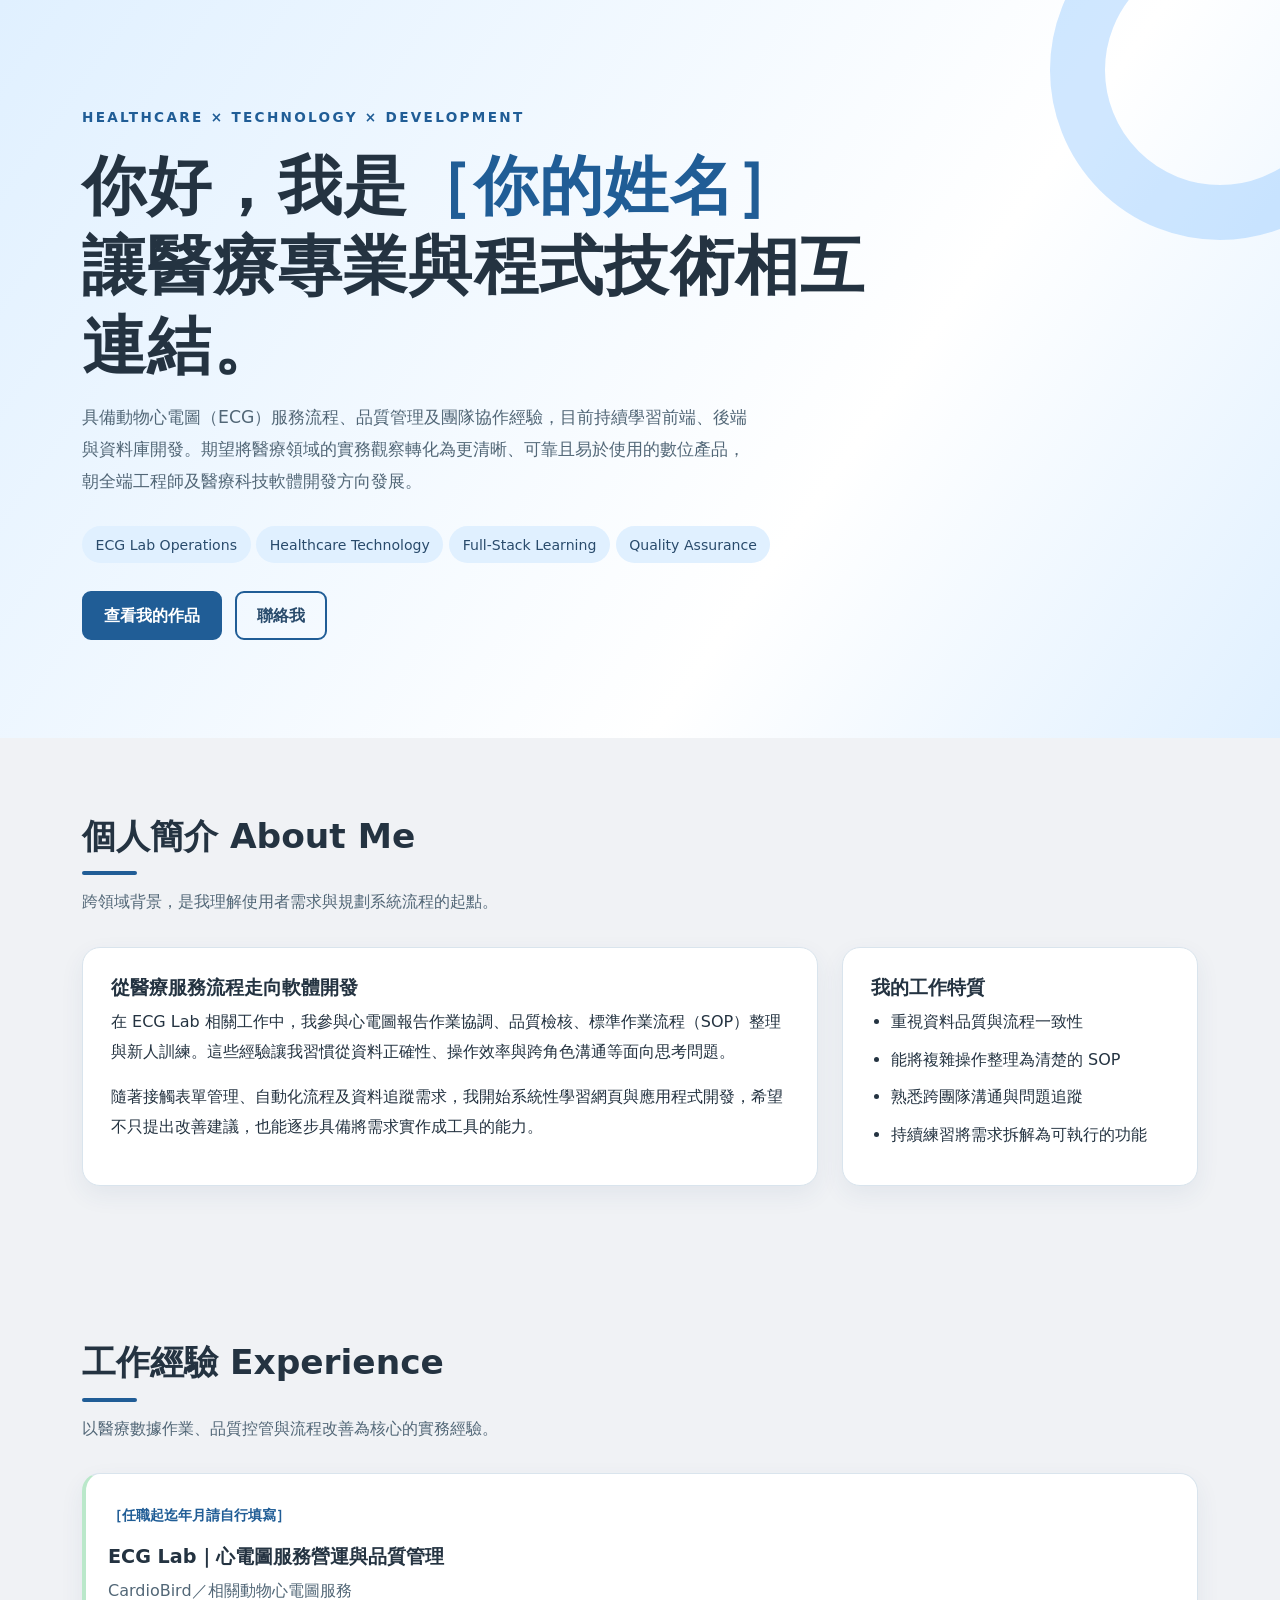
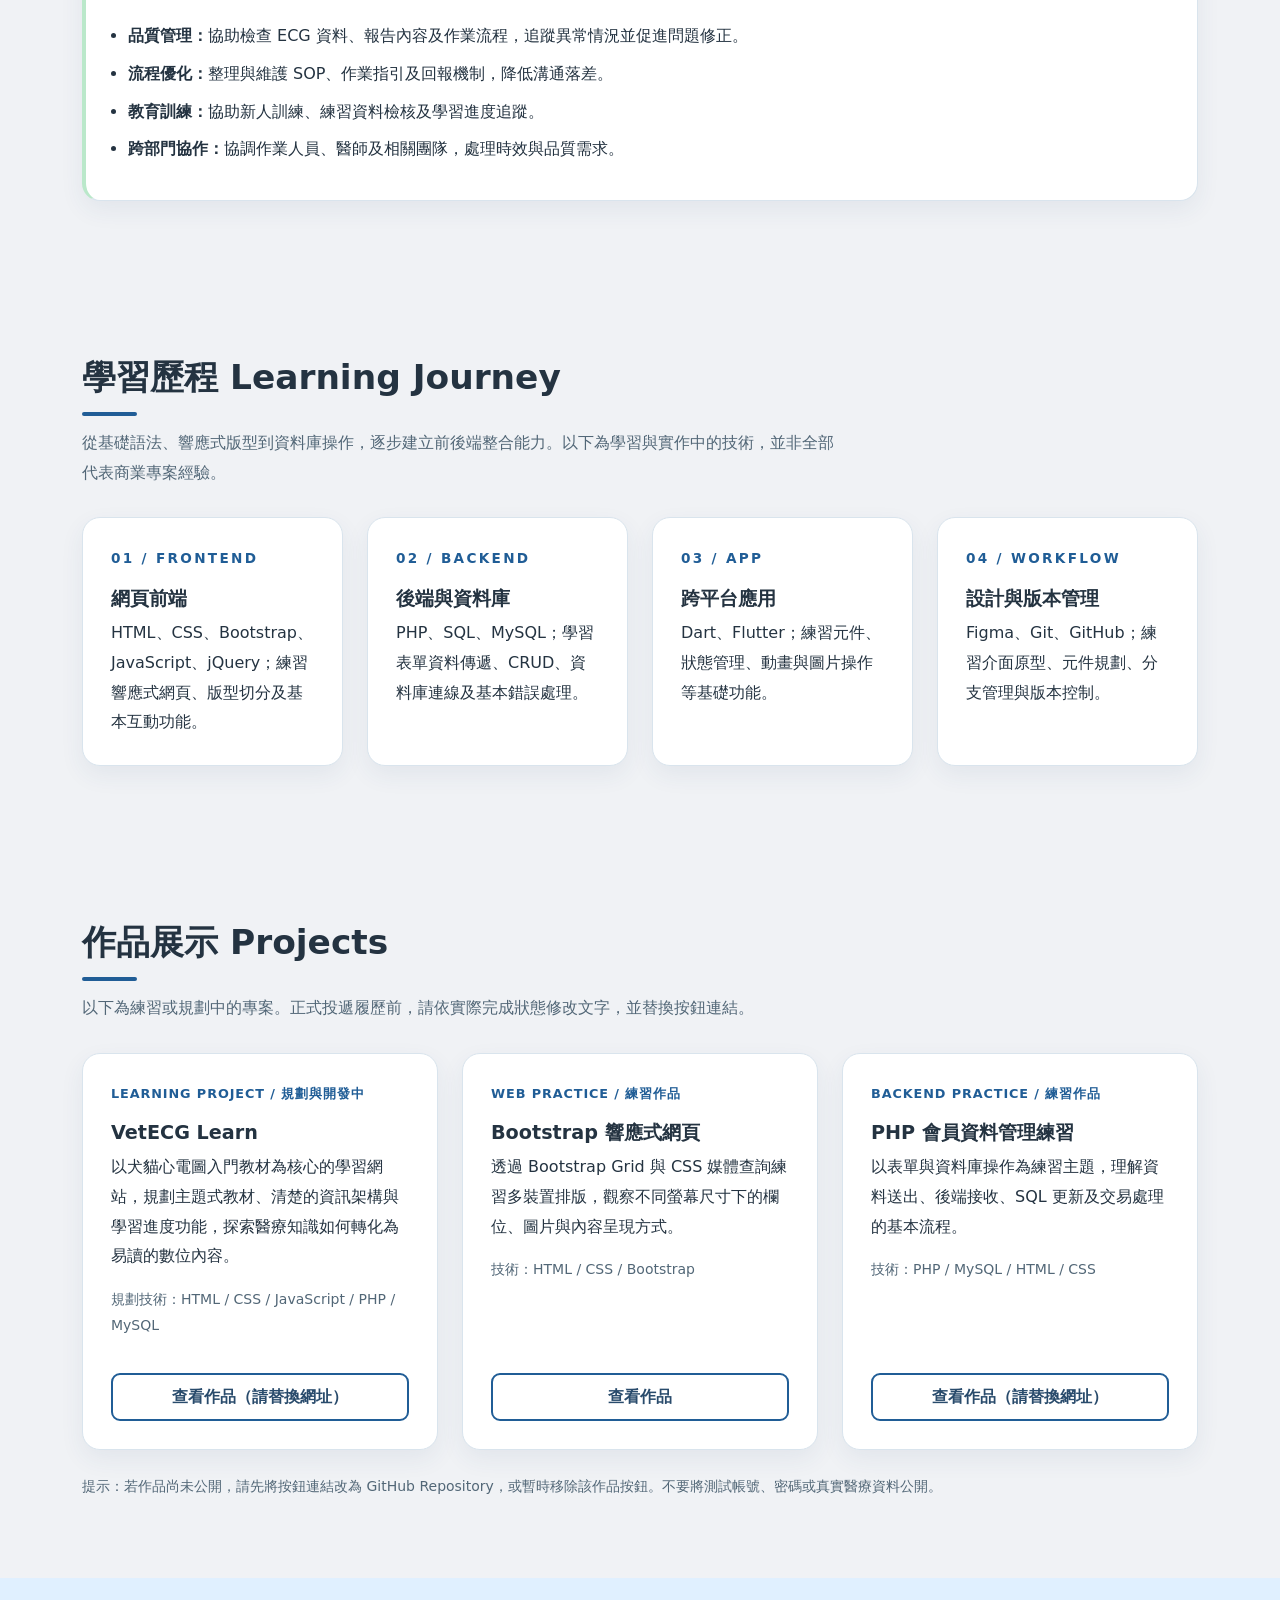
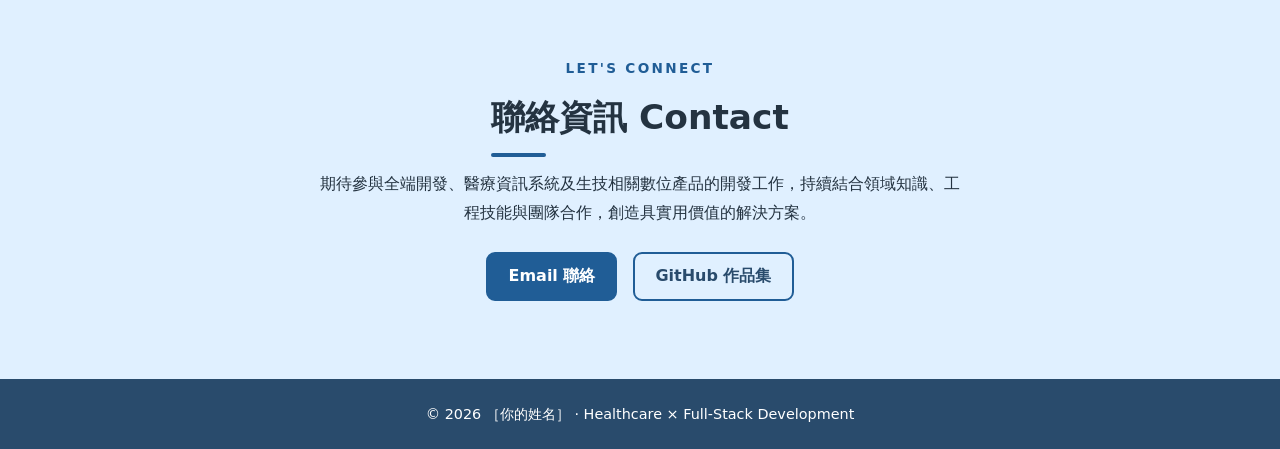
==== index.html @ 2dc86973 "20261030-添加index" ====
<!doctype html>
<html lang="zh-Hant">
<head>
  <meta charset="UTF-8">
  <meta name="viewport" content="width=device-width, initial-scale=1">
  <meta name="description" content="醫療科技與全端開發個人履歷，介紹 ECG Lab 工作經驗、程式學習歷程與專案作品。">
  <title>個人履歷｜醫療科技 × 全端開發</title>
  <link href="https://cdn.jsdelivr.net/npm/bootstrap@5.3.3/dist/css/bootstrap.min.css" rel="stylesheet">
  <style>
    :root{--primary:#205D96;--primary-dark:#294B6C;--navigation:#294B6C;--hero:#E0F0FF;--accent-blue:#72B7FF;--accent-green:#BAE8CA;--ink:#243341;--bg:#F0F2F5;--surface:#FFFFFF;--warm:#FFEBC9;--muted:#526777;--line:#D9E4ED;--mint:var(--accent-green)}
    *{box-sizing:border-box}html{scroll-behavior:smooth}body{font-family:system-ui,-apple-system,"Microsoft JhengHei","Noto Sans TC",sans-serif;background:var(--bg);color:var(--ink);line-height:1.85}
    .hero{background:linear-gradient(125deg,#E0F0FF 0%,#FFFFFF 65%,#E0F0FF 100%);padding:105px 0 90px;position:relative;overflow:hidden}
    .hero:after{content:"";position:absolute;width:340px;height:340px;border:55px solid #72B7FF55;border-radius:50%;right:-110px;top:-100px;pointer-events:none}
    .eyebrow{color:var(--primary);font-size:.85rem;font-weight:750;letter-spacing:.17em;text-transform:uppercase}.hero h1{font-weight:800;letter-spacing:.02em;font-size:clamp(2.2rem,5vw,4rem);line-height:1.25}.lead-text{font-size:1.08rem;color:#526777;max-width:670px}
    .tag{display:inline-block;padding:.35rem .85rem;border-radius:30px;background:#E0F0FF;color:var(--primary-dark);font-size:.88rem;margin:.25rem .35rem .25rem 0}
    .btn-med{background:var(--primary);border:2px solid var(--primary);color:white;border-radius:9px;padding:.65rem 1.25rem;font-weight:650}.btn-med:hover,.btn-med:focus{background:var(--primary-dark);border-color:var(--primary-dark);color:white}
    .btn-outline-med{background:transparent;border:2px solid var(--primary);color:var(--primary-dark);border-radius:9px;padding:.65rem 1.25rem;font-weight:650}.btn-outline-med:hover,.btn-outline-med:focus{background:var(--primary);color:#fff}
    section.content-section{padding:78px 0}.section-title{font-size:clamp(1.7rem,3vw,2.15rem);font-weight:800;margin-bottom:12px}.section-title:after{content:"";display:block;width:55px;height:4px;background:var(--primary);border-radius:4px;margin-top:14px}.section-intro{color:var(--muted);max-width:760px;margin-bottom:30px}
    .card-soft{background:var(--surface);border:1px solid var(--line);border-radius:18px;padding:28px;height:100%;box-shadow:0 9px 25px #294B6C12}.card-soft h3{font-size:1.2rem;font-weight:750}.card-soft p:last-child{margin-bottom:0}.card-soft ul{padding-left:1.25rem;margin-bottom:0}.card-soft li{margin-bottom:.5rem}.muted{color:var(--muted)}
    .experience{border-left:4px solid var(--accent-green);padding-left:22px}.period{color:var(--primary);font-weight:700;font-size:.9rem}.number{font-size:2rem;font-weight:800;color:var(--primary)}
    .project-label{font-size:.8rem;letter-spacing:.07em;color:var(--primary);font-weight:750}.project-card{display:flex;flex-direction:column}.project-card .project-action{margin-top:auto;padding-top:18px}.project-card .btn{width:100%}
    .contact{background:#E0F0FF}.footer{background:#294B6C;color:#FFFFFF;padding:22px 0;font-size:.9rem}a{color:var(--primary-dark)}a:focus-visible{outline:3px solid #72B7FF;outline-offset:3px}
    @media(max-width:767.98px){.hero{padding:72px 0 60px}section.content-section{padding:55px 0}.card-soft{padding:23px}}
  </style>
</head>
<body>
  <!-- Figma 色票已同步至 :root，可直接修改 CSS 變數 -->
  <!-- 1. 個人簡介：請自行修改姓名、聯絡方式及自我介紹 -->
  <header class="hero">
    <div class="container position-relative" style="z-index:1">
      <div class="row align-items-center g-4">
        <div class="col-lg-9">
          <p class="eyebrow mb-3">Healthcare × Technology × Development</p>
          <h1 class="mb-3">你好，我是<span style="color:var(--primary)">［你的姓名］</span><br>讓醫療專業與程式技術相互連結。</h1>
          <p class="lead-text mb-4">具備動物心電圖（ECG）服務流程、品質管理及團隊協作經驗，目前持續學習前端、後端與資料庫開發。期望將醫療領域的實務觀察轉化為更清晰、可靠且易於使用的數位產品，朝全端工程師及醫療科技軟體開發方向發展。</p>
          <div class="mb-4"><span class="tag">ECG Lab Operations</span><span class="tag">Healthcare Technology</span><span class="tag">Full-Stack Learning</span><span class="tag">Quality Assurance</span></div>
          <a class="btn btn-med me-2 mb-2" href="#projects">查看我的作品</a>
          <a class="btn btn-outline-med mb-2" href="mailto:yourname@example.com">聯絡我</a>
        </div>
      </div>
    </div>
  </header>
  <main>
    <section class="content-section" id="about"><div class="container">
      <h2 class="section-title">個人簡介 About Me</h2>
      <p class="section-intro">跨領域背景，是我理解使用者需求與規劃系統流程的起點。</p>
      <div class="row g-4">
        <div class="col-lg-8"><div class="card-soft"><h3>從醫療服務流程走向軟體開發</h3><p>在 ECG Lab 相關工作中，我參與心電圖報告作業協調、品質檢核、標準作業流程（SOP）整理與新人訓練。這些經驗讓我習慣從資料正確性、操作效率與跨角色溝通等面向思考問題。</p><p>隨著接觸表單管理、自動化流程及資料追蹤需求，我開始系統性學習網頁與應用程式開發，希望不只提出改善建議，也能逐步具備將需求實作成工具的能力。</p></div></div>
        <div class="col-lg-4"><div class="card-soft"><h3>我的工作特質</h3><ul><li>重視資料品質與流程一致性</li><li>能將複雜操作整理為清楚的 SOP</li><li>熟悉跨團隊溝通與問題追蹤</li><li>持續練習將需求拆解為可執行的功能</li></ul></div></div>
      </div>
    </div></section>
    <section class="content-section" id="experience" style="background:#F0F2F5"><div class="container">
      <h2 class="section-title">工作經驗 Experience</h2><p class="section-intro">以醫療數據作業、品質控管與流程改善為核心的實務經驗。</p>
      <div class="card-soft experience"><p class="period">［任職起迄年月請自行填寫］</p><h3>ECG Lab｜心電圖服務營運與品質管理</h3><p class="muted">CardioBird／相關動物心電圖服務</p><ul><li><strong>品質管理：</strong>協助檢查 ECG 資料、報告內容及作業流程，追蹤異常情況並促進問題修正。</li><li><strong>流程優化：</strong>整理與維護 SOP、作業指引及回報機制，降低溝通落差。</li><li><strong>教育訓練：</strong>協助新人訓練、練習資料檢核及學習進度追蹤。</li><li><strong>跨部門協作：</strong>協調作業人員、醫師及相關團隊，處理時效與品質需求。</li></ul></div>
    </div></section>
    <section class="content-section" id="learning"><div class="container">
      <h2 class="section-title">學習歷程 Learning Journey</h2><p class="section-intro">從基礎語法、響應式版型到資料庫操作，逐步建立前後端整合能力。以下為學習與實作中的技術，並非全部代表商業專案經驗。</p>
      <div class="row g-4">
        <div class="col-md-6 col-xl-3"><div class="card-soft"><p class="eyebrow">01 / Frontend</p><h3>網頁前端</h3><p>HTML、CSS、Bootstrap、JavaScript、jQuery；練習響應式網頁、版型切分及基本互動功能。</p></div></div>
        <div class="col-md-6 col-xl-3"><div class="card-soft"><p class="eyebrow">02 / Backend</p><h3>後端與資料庫</h3><p>PHP、SQL、MySQL；學習表單資料傳遞、CRUD、資料庫連線及基本錯誤處理。</p></div></div>
        <div class="col-md-6 col-xl-3"><div class="card-soft"><p class="eyebrow">03 / App</p><h3>跨平台應用</h3><p>Dart、Flutter；練習元件、狀態管理、動畫與圖片操作等基礎功能。</p></div></div>
        <div class="col-md-6 col-xl-3"><div class="card-soft"><p class="eyebrow">04 / Workflow</p><h3>設計與版本管理</h3><p>Figma、Git、GitHub；練習介面原型、元件規劃、分支管理與版本控制。</p></div></div>
      </div>
    </div></section>
    <section class="content-section" id="projects" style="background:#F0F2F5"><div class="container">
      <h2 class="section-title">作品展示 Projects</h2><p class="section-intro">以下為練習或規劃中的專案。正式投遞履歷前，請依實際完成狀態修改文字，並替換按鈕連結。</p>
      <div class="row g-4">
        <div class="col-md-6 col-xl-4"><article class="card-soft project-card"><p class="project-label">LEARNING PROJECT / 規劃與開發中</p><h3>VetECG Learn</h3><p>以犬貓心電圖入門教材為核心的學習網站，規劃主題式教材、清楚的資訊架構與學習進度功能，探索醫療知識如何轉化為易讀的數位內容。</p><p class="muted small">規劃技術：HTML / CSS / JavaScript / PHP / MySQL</p><div class="project-action"><a class="btn btn-outline-med" href="https://example.com/vetecg-learn" target="_blank" rel="noopener noreferrer">查看作品（請替換網址）</a></div></article></div>
        <div class="col-md-6 col-xl-4"><article class="card-soft project-card"><p class="project-label">WEB PRACTICE / 練習作品</p><h3>Bootstrap 響應式網頁</h3><p>透過 Bootstrap Grid 與 CSS 媒體查詢練習多裝置排版，觀察不同螢幕尺寸下的欄位、圖片與內容呈現方式。</p><p class="muted small">技術：HTML / CSS / Bootstrap</p><div class="project-action"><a class="btn btn-outline-med" href="1030AI01.html" target="_blank" rel="noopener noreferrer">查看作品</a></div></article></div>
        <div class="col-md-6 col-xl-4"><article class="card-soft project-card"><p class="project-label">BACKEND PRACTICE / 練習作品</p><h3>PHP 會員資料管理練習</h3><p>以表單與資料庫操作為練習主題，理解資料送出、後端接收、SQL 更新及交易處理的基本流程。</p><p class="muted small">技術：PHP / MySQL / HTML / CSS</p><div class="project-action"><a class="btn btn-outline-med" href="https://example.com/php-demo" target="_blank" rel="noopener noreferrer">查看作品（請替換網址）</a></div></article></div>
      </div>
      <p class="small muted mt-4 mb-0">提示：若作品尚未公開，請先將按鈕連結改為 GitHub Repository，或暫時移除該作品按鈕。不要將測試帳號、密碼或真實醫療資料公開。</p>
    </div></section>
    <section class="content-section contact" id="contact"><div class="container text-center"><p class="eyebrow">Let's Connect</p><h2 class="section-title d-inline-block">聯絡資訊 Contact</h2><p class="mx-auto" style="max-width:650px">期待參與全端開發、醫療資訊系統及生技相關數位產品的開發工作，持續結合領域知識、工程技能與團隊合作，創造具實用價值的解決方案。</p><div class="d-flex flex-wrap justify-content-center gap-3 mt-4"><a class="btn btn-med" href="mailto:yourname@example.com">Email 聯絡</a><a class="btn btn-outline-med" href="https://github.com/YOUR_USERNAME" target="_blank" rel="noopener noreferrer">GitHub 作品集</a></div></div></section>
  </main>
  <footer class="footer text-center"><div class="container">© 2026 ［你的姓名］ · Healthcare × Full-Stack Development</div></footer>
</body>
</html>
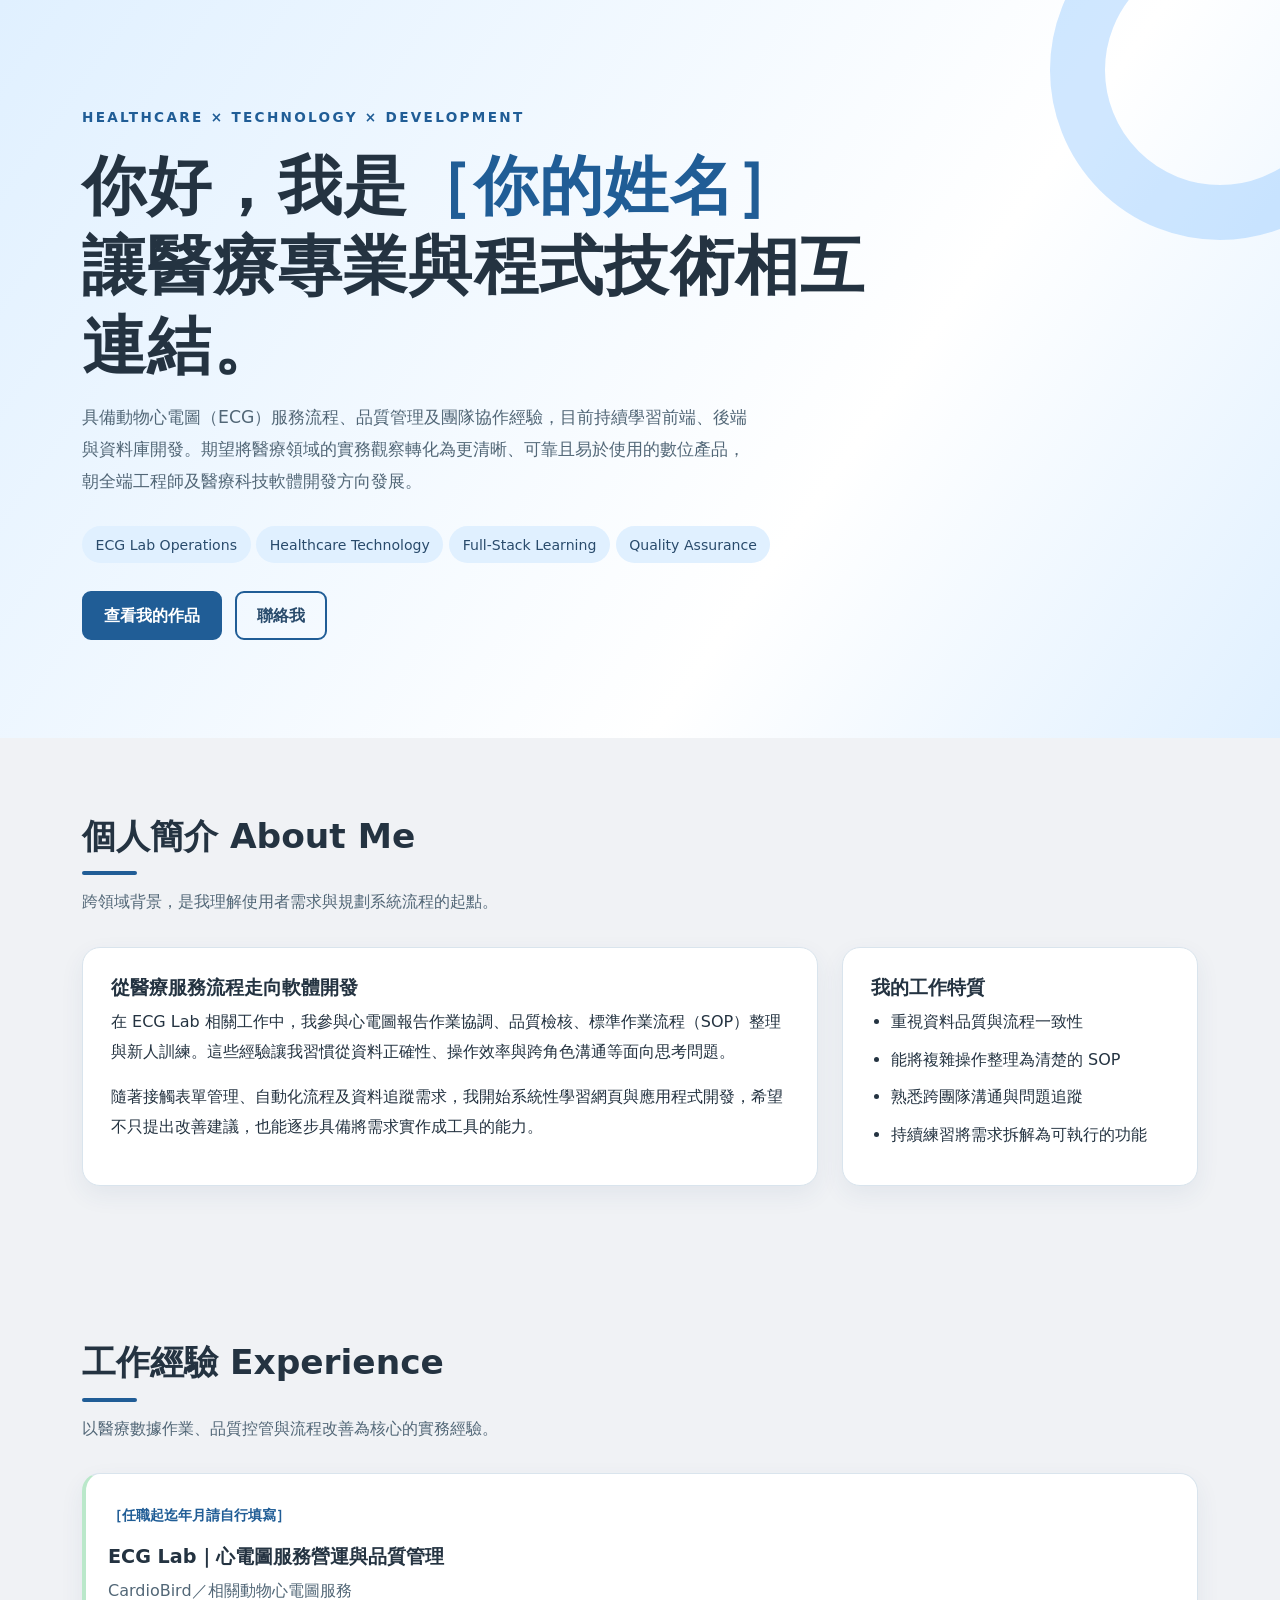
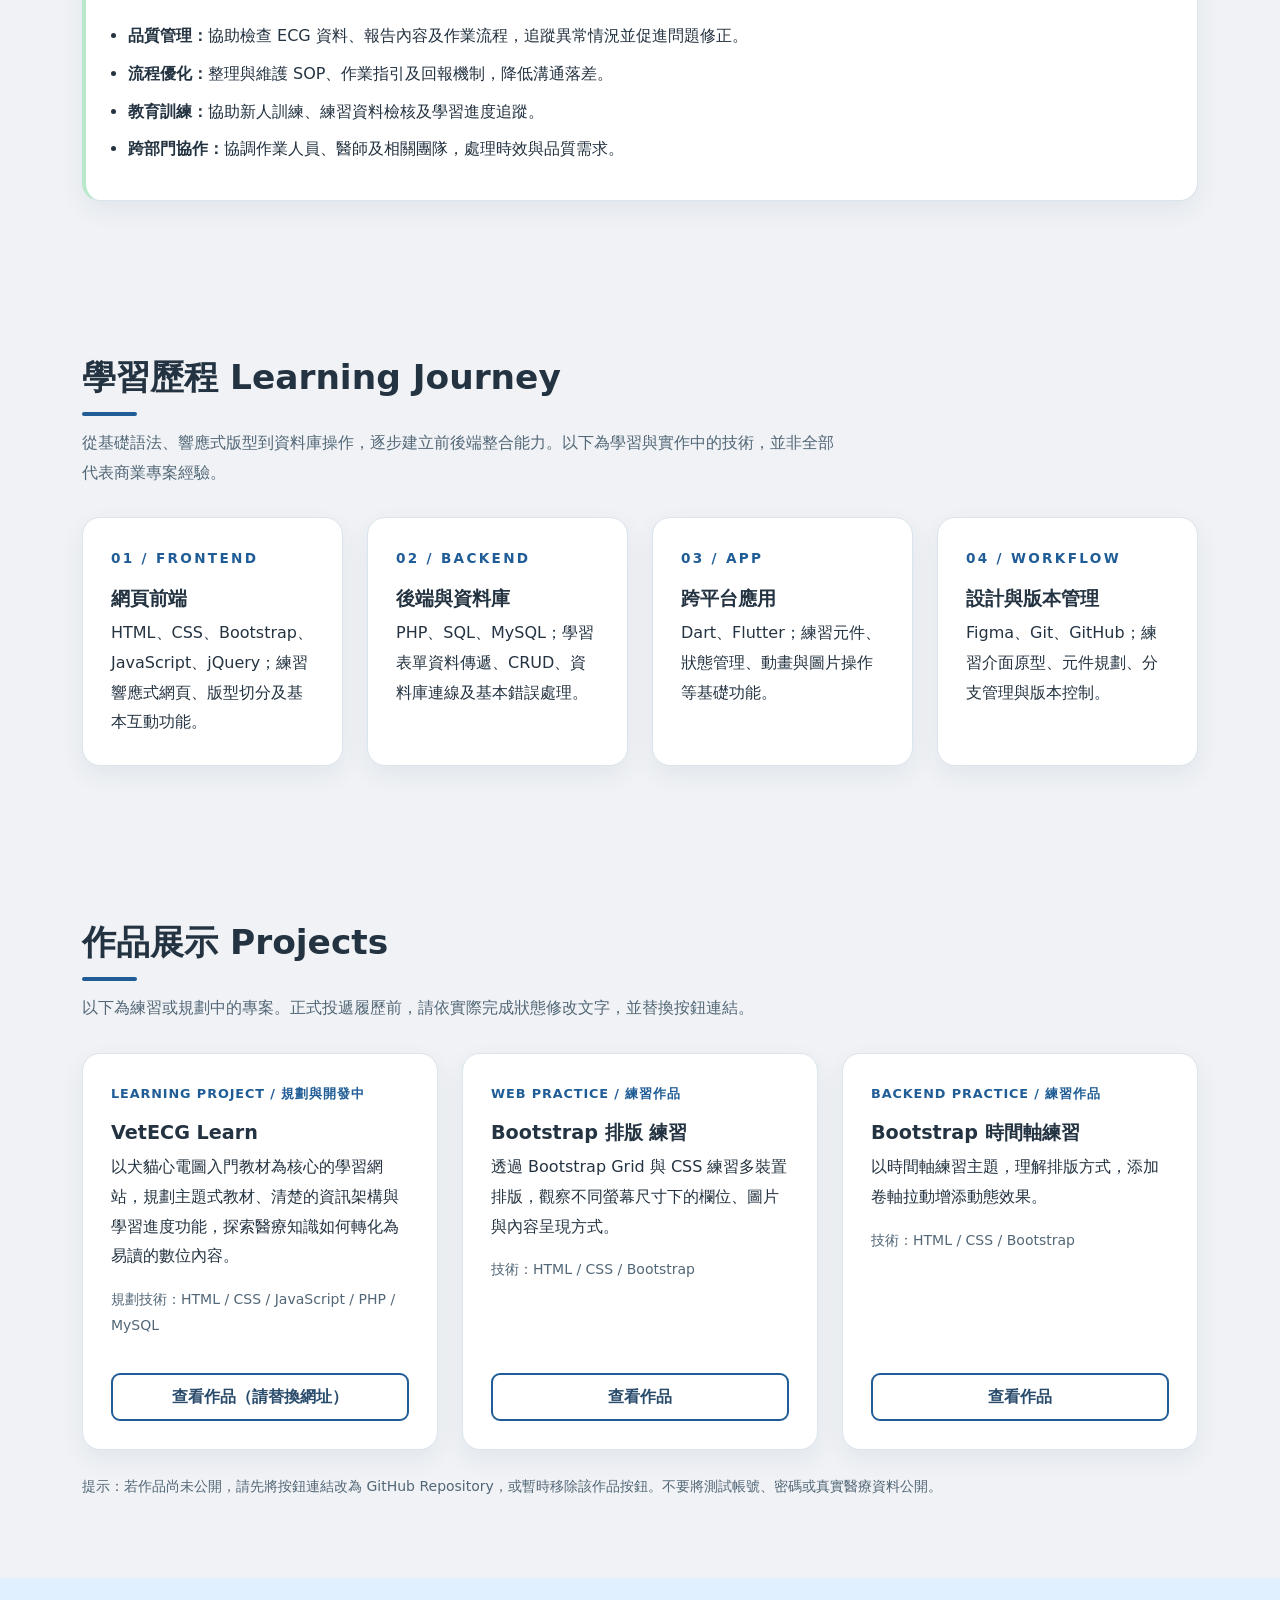
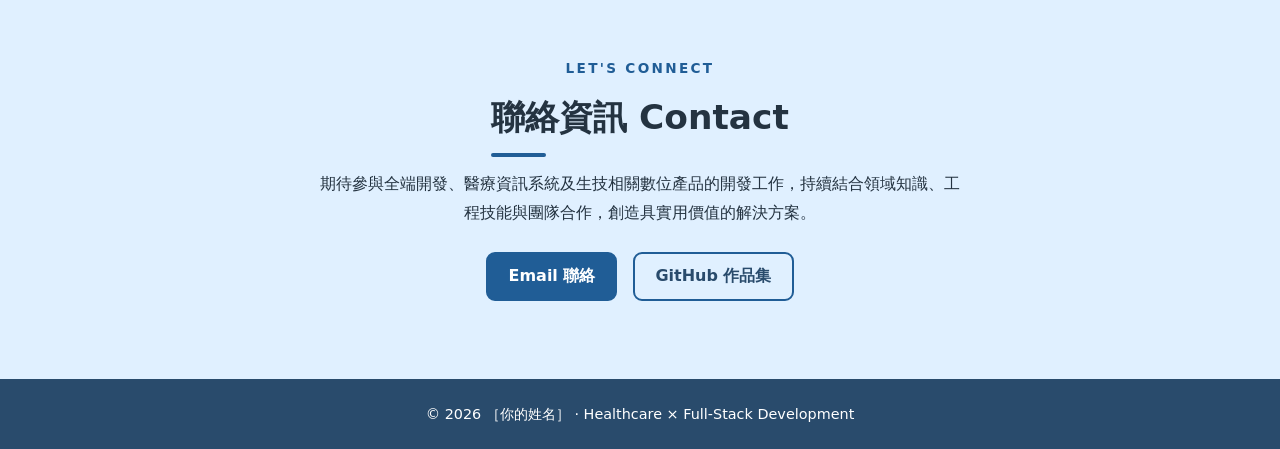
==== commit 27aa57da: "新增1102練習檔-AIandrollor" ====
--- a/index.html
+++ b/index.html
@@ -66,8 +66,8 @@
       <h2 class="section-title">作品展示 Projects</h2><p class="section-intro">以下為練習或規劃中的專案。正式投遞履歷前，請依實際完成狀態修改文字，並替換按鈕連結。</p>
       <div class="row g-4">
         <div class="col-md-6 col-xl-4"><article class="card-soft project-card"><p class="project-label">LEARNING PROJECT / 規劃與開發中</p><h3>VetECG Learn</h3><p>以犬貓心電圖入門教材為核心的學習網站，規劃主題式教材、清楚的資訊架構與學習進度功能，探索醫療知識如何轉化為易讀的數位內容。</p><p class="muted small">規劃技術：HTML / CSS / JavaScript / PHP / MySQL</p><div class="project-action"><a class="btn btn-outline-med" href="https://example.com/vetecg-learn" target="_blank" rel="noopener noreferrer">查看作品（請替換網址）</a></div></article></div>
-        <div class="col-md-6 col-xl-4"><article class="card-soft project-card"><p class="project-label">WEB PRACTICE / 練習作品</p><h3>Bootstrap 響應式網頁</h3><p>透過 Bootstrap Grid 與 CSS 媒體查詢練習多裝置排版，觀察不同螢幕尺寸下的欄位、圖片與內容呈現方式。</p><p class="muted small">技術：HTML / CSS / Bootstrap</p><div class="project-action"><a class="btn btn-outline-med" href="1030AI01.html" target="_blank" rel="noopener noreferrer">查看作品</a></div></article></div>
-        <div class="col-md-6 col-xl-4"><article class="card-soft project-card"><p class="project-label">BACKEND PRACTICE / 練習作品</p><h3>PHP 會員資料管理練習</h3><p>以表單與資料庫操作為練習主題，理解資料送出、後端接收、SQL 更新及交易處理的基本流程。</p><p class="muted small">技術：PHP / MySQL / HTML / CSS</p><div class="project-action"><a class="btn btn-outline-med" href="https://example.com/php-demo" target="_blank" rel="noopener noreferrer">查看作品（請替換網址）</a></div></article></div>
+        <div class="col-md-6 col-xl-4"><article class="card-soft project-card"><p class="project-label">WEB PRACTICE / 練習作品</p><h3>Bootstrap 排版 練習</h3><p>透過 Bootstrap Grid 與 CSS 練習多裝置排版，觀察不同螢幕尺寸下的欄位、圖片與內容呈現方式。</p><p class="muted small">技術：HTML / CSS / Bootstrap</p><div class="project-action"><a class="btn btn-outline-med" href="1030AI01.html" target="_blank" rel="noopener noreferrer">查看作品</a></div></article></div>
+        <div class="col-md-6 col-xl-4"><article class="card-soft project-card"><p class="project-label">BACKEND PRACTICE / 練習作品</p><h3>Bootstrap 時間軸練習</h3><p>以時間軸練習主題，理解排版方式，添加卷軸拉動增添動態效果。</p><p class="muted small">技術：HTML / CSS / Bootstrap</p><div class="project-action"><a class="btn btn-outline-med" href="1102-AIandroller.html" target="_blank" rel="noopener noreferrer">查看作品</a></div></article></div>
       </div>
       <p class="small muted mt-4 mb-0">提示：若作品尚未公開，請先將按鈕連結改為 GitHub Repository，或暫時移除該作品按鈕。不要將測試帳號、密碼或真實醫療資料公開。</p>
     </div></section>
